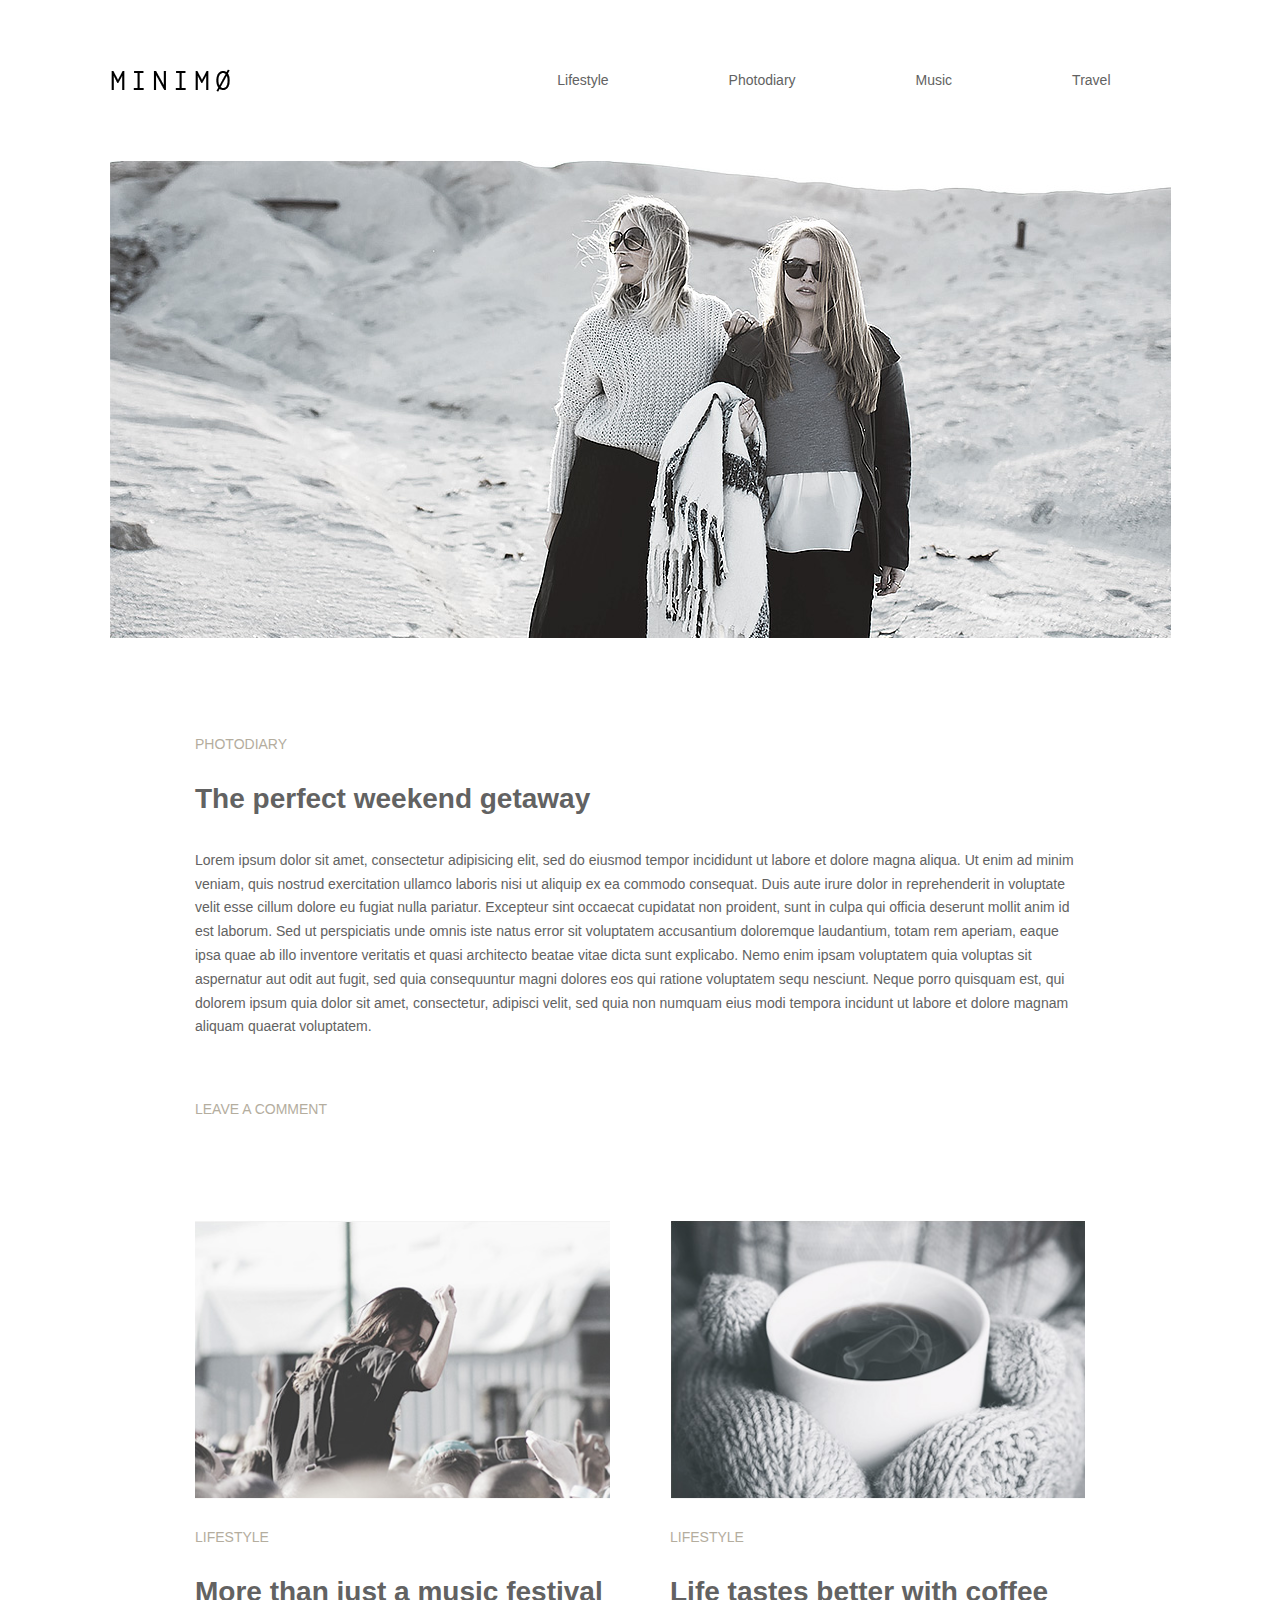
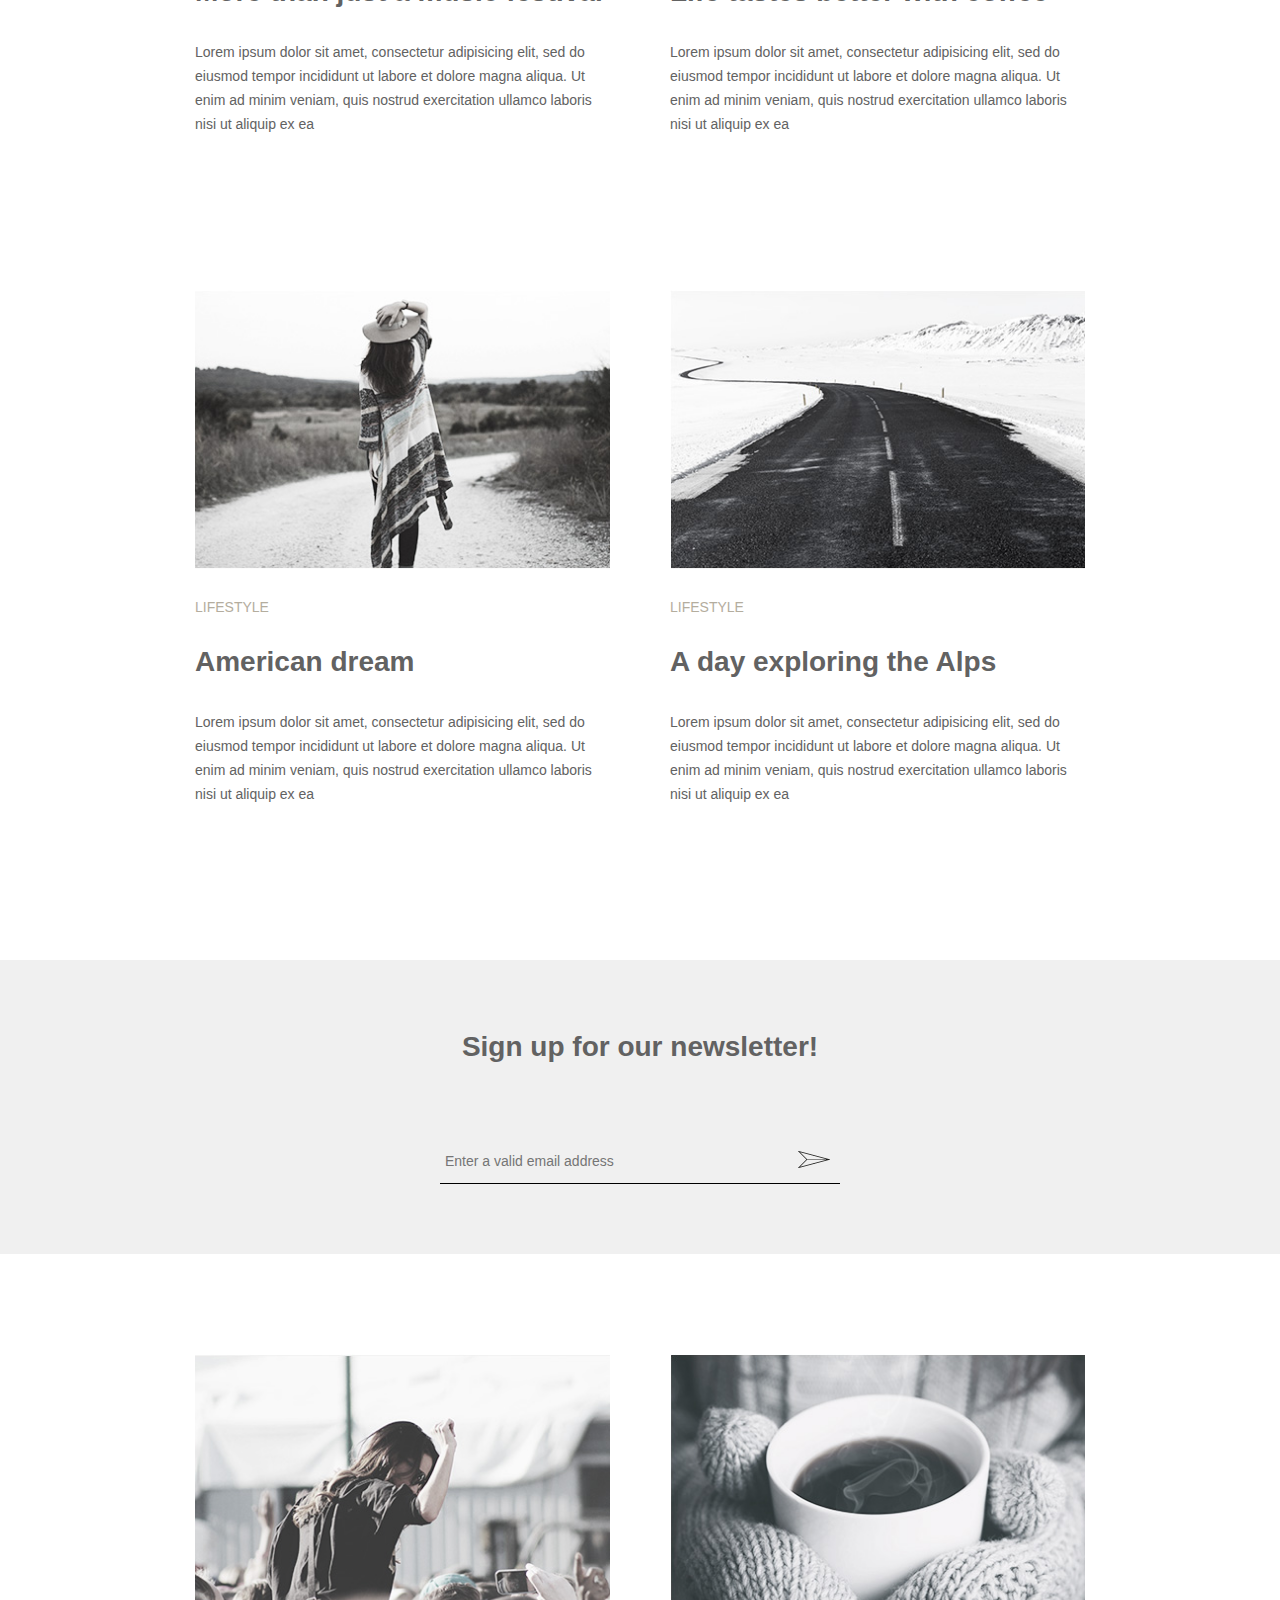
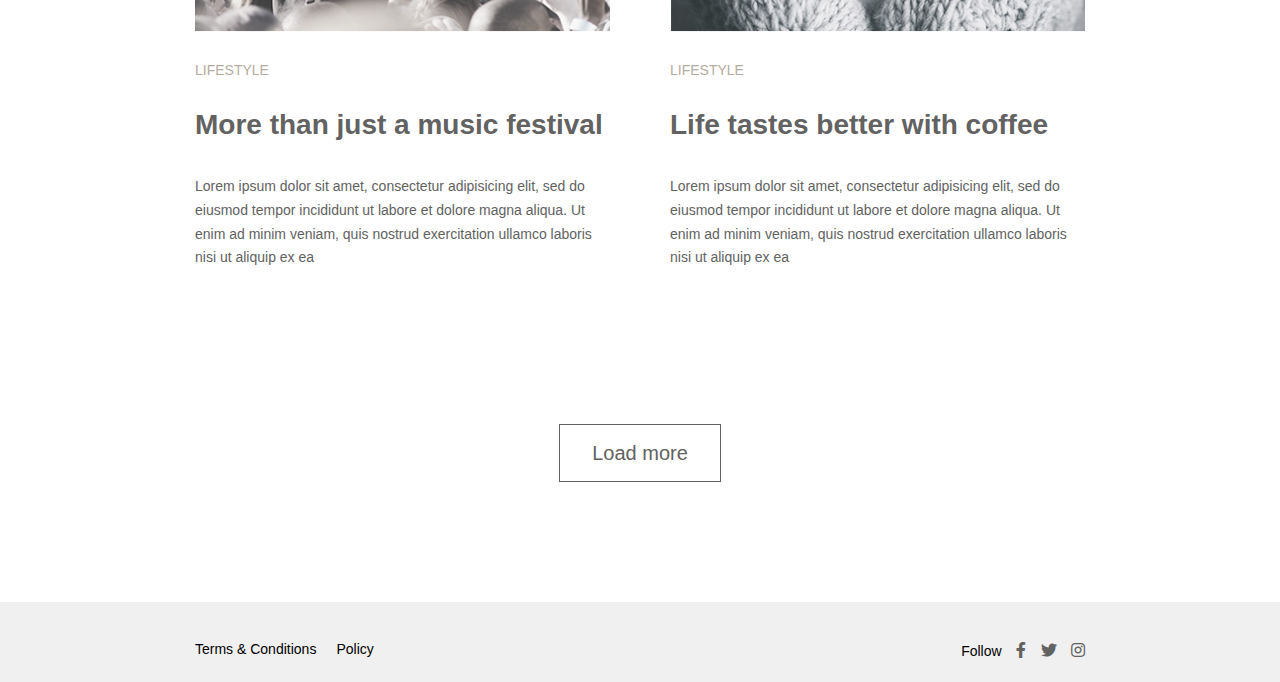
==== index.html @ dcafab9f "moved photodiary sec data to a js file." ====
<html>

<head>
  <meta charset="UTF-8">
  <meta name="description" content="">
  <meta name="keywords" content="">
  <meta name="author" content="">
  <meta name="viewport" content="width=device-width, user-scalable=yes" />

  <title>Dynamic Layout</title>
  
  <link rel="stylesheet" type="text/css" href="reset.css" />

  <link rel="stylesheet" type="text/css" href="fa-5.15.3/css/all.css" />
  <link rel="stylesheet" type="text/css" href="fa-5.15.3/js/all.js" />
  
  <link rel="stylesheet" type="text/css" href="css/style.css" />
  <link rel="stylesheet" type="text/css" href="css/responsive.css" />
  <script src="js/json.js"></script>

</head>


<body>


  <header>
    <div class="container2">

      <div class="logo-sec">
        <script>
          var logo = getLogoData();
          var data = `<a href="${logo.url}"><img src="${logo.image}" alt="" class="img-responsive"></a>`;
          document.write(data);
        </script>
      </div>

      <div class="nav-sec">
        <ul>
          <script>
            var nav = getNavData();
            var data = nav.map((navData) => {
              return `<li><a href="#">${navData.name}</a></li>`
            });
            document.write(data.join(""));
          </script>
        </ul>
      </div>

      <div class="clearfix"></div>
    </div>

  </header>


  <section id="contents">
    <div class="banner-sec">
      <div class="container2">
        <script>
          var banner = getBannerData();
          var data = `<img src="${banner.banner_img}" alt="" class="img-responsive">`;
          document.write(data);
        </script>
      </div>
    </div>


    <div class="photodiary-sec">
      <div class="container">
        <script>
          var photodiary = getPhotodiaryData();
          var data = `<h4>${photodiary.about}</h4>
                      <h2>${photodiary.heading}</h2>
                      <div class="pd-sec-text">
                        <p>${photodiary.paragraph}</p>
                      </div>
                      <h4>${photodiary.message}</h4>`;
          document.write(data)
        </script>
      </div>
      <!-- container -->
    </div>
    <!-- photodiary-sec -->


    <div class="blog-sec">
      <div class="container">
        <ul>
          <script>
            var blog_sec = [
              {
                "blog_img": "images/blog-img1.jpg",
                "about": "Lifestyle",
                "heading": "More than just a music festival",
                "paragraph": `Lorem ipsum dolor sit amet, consectetur adipisicing elit, sed do eiusmod tempor incididunt ut labore et dolore magna aliqua. Ut enim ad minim veniam, quis nostrud exercitation ullamco laboris nisi ut aliquip ex ea`
              },
              {
                "blog_img": "images/blog-img2.jpg",
                "about": "Lifestyle",
                "heading": "Life tastes better with coffee",
                "paragraph": `Lorem ipsum dolor sit amet, consectetur adipisicing elit, sed do eiusmod tempor incididunt ut labore et dolore magna aliqua. Ut enim ad minim veniam, quis nostrud exercitation ullamco laboris nisi ut aliquip ex ea`
              },
              {
                "blog_img": "images/blog-img3.jpg",
                "about": "Lifestyle",
                "heading": "American dream",
                "paragraph": `Lorem ipsum dolor sit amet, consectetur adipisicing elit, sed do eiusmod tempor incididunt ut labore et dolore magna aliqua. Ut enim ad minim veniam, quis nostrud exercitation ullamco laboris nisi ut aliquip ex ea`
              },
              {
                "blog_img": "images/blog-img4.jpg",
                "about": "Lifestyle",
                "heading": "A day exploring the Alps",
                "paragraph": `Lorem ipsum dolor sit amet, consectetur adipisicing elit, sed do eiusmod tempor incididunt ut labore et dolore magna aliqua. Ut enim ad minim veniam, quis nostrud exercitation ullamco laboris nisi ut aliquip ex ea`
              },

            ];
            var data = blog_sec.map((blogSecData) => {
              return `<li class="blog-sec-li-margin">
                        <div class="blog-img">
                          <img src="${blogSecData.blog_img}" alt="" class="img-responsive">
                        </div>
                        <h4>${blogSecData.about}</h4>
                        <h2>${blogSecData.heading}</h2>
                        <p>${blogSecData.paragraph}</p>
                      </li>`
            });
            document.write(data.join(""));
          </script>
        </ul>

        <div class="clearfix"></div>

      </div>
      <!-- container  -->
    </div>
    <!-- blog-sec -->


    <div class="newsletter-sec">
      <div class="container">
        <h2>
          <script>
            var news_ltr = "Sign up for our newsletter!";
            document.write(news_ltr);
          </script>
        </h2>
        <div class="newsletter-form">
          <div class="block">
            <input type="text" placeholder="Enter a valid email address">
            <input type="submit" value="">
          </div>
        </div>
      </div>
      <!-- container  -->
    </div>
    <!-- newsletter-sec  -->


    <div class="blog-sec blog-sec2">
      <div class="container">
        <ul>
          <script>
            var blog_sec2 = [
              {
                "blog_img": "images/blog-img1.jpg",
                "about": "Lifestyle",
                "heading": "More than just a music festival",
                "paragraph": `Lorem ipsum dolor sit amet, consectetur adipisicing elit, sed do eiusmod tempor incididunt ut labore et dolore magna aliqua. Ut enim ad minim veniam, quis nostrud exercitation ullamco laboris nisi ut aliquip ex ea`
              },
              {
                "blog_img": "images/blog-img2.jpg",
                "about": "Lifestyle",
                "heading": "Life tastes better with coffee",
                "paragraph": `Lorem ipsum dolor sit amet, consectetur adipisicing elit, sed do eiusmod tempor incididunt ut labore et dolore magna aliqua. Ut enim ad minim veniam, quis nostrud exercitation ullamco laboris nisi ut aliquip ex ea`
              },
            ];
            var data = blog_sec2.map((blogSecData) => {
              return `<li class="blog-sec-li-margin">
                                  <div class="blog-img">
                                    <img src="${blogSecData.blog_img}" alt="" class="img-responsive">
                                  </div>
                                  <h4>${blogSecData.about}</h4>
                                  <h2>${blogSecData.heading}</h2>
                                  <p>${blogSecData.paragraph}</p>
                                </li>`
            });
            document.write(data.join(""));
          </script>
        </ul>

        <div class="loadmore-btn">
          <script>
            var load_btn = {
              "btnName": "Load more",
              "url": "index.html"
            };
            var data = `<a href="${load_btn.url}">${load_btn.btnName}</a>`;
            document.write(data);
          </script>
        </div>
        <!-- loadmore-btn  -->

        <div class="clearfix"></div>
      </div>
      <!-- container  -->
    </div>
  </section>
  <!-- contents  -->


  <footer>
    <div class="container">

      <div class="footer-links">
        <ul>
          <script>
            var copyright = [
              {
                "name": "Terms & Conditions",
                "url": "#"
              },
              {
                "name": "Policy",
                "url": "#"
              },
            ];
            var data = copyright.map((copyrightData) =>{
              return `<li><a href="${copyrightData.url}">${copyrightData.name}</a></li>`;
            });
                document.write(data.join(""));
          </script>
          
        </ul>
      </div>


      <div class="footer-social">
        <ul>
          <script>
            var footer_icons = {
              "heading" : "Follow",
              "icon1" : "fab fa-facebook-f",
              "icon2" : "fab fa-twitter",
              "icon3" : "fab fa-instagram"
            }
            var data = `<li>${footer_icons.heading}</li>
          <li><a href="#"><i class="${footer_icons.icon1}"></i></a></li>
          <li><a href="#"><i class="${footer_icons.icon2}"></i></a></li>
          <li><a href="#"><i class="${footer_icons.icon3}"></i></a></li>`;
          document.write(data)
          </script>
        </ul>
      </div>
    </div>
    <!-- container  -->
  </footer>
</body>

</html>
---- css/style.css ----
* {
    box-sizing: border-box;
    text-decoration: none;
}

.clearfix {
    clear: both;
}

body {
    font-family: Arial, sans-serif;
}

.container {
    max-width: 920px;
    width: 100%;
    margin: 0 auto;
    /* border: 1px solid red; */
    padding: 0 15px;
}

.container2 {
    max-width: 1091px;
    width: 100%;
    margin: 0 auto;
    /* border: 1px solid red;  */
    padding: 0 15px;
}

div {
    /* border: 1px solid blue;  */
}

header {
    padding: 58px 0px;
}

.logo-sec {
    float: left;
    padding: 10px 0px;
}

.nav-sec {
    float: right;
}

.nav-sec ul {
    /* border: 1px solid red; */
}

.nav-sec ul li {
    float: left;
    /* border: 1px solid blue; */
}

.nav-sec ul li a {
    font-size: 14px;
    font-weight: normal;
    color: #626262;
    line-height: 1.8;
    padding: 10px 60px;
    display: block;
}

.nav-sec ul li a:hover {
    color: white;
    background: #626262;
}

.banner-sec {
    text-align: center;
    margin-bottom: 96px;
}

/* .banner-sec img {
    max-width: 100%;
    height: auto;
} */

.photodiary-sec {
    margin-bottom: 100px;
}

h4 {
    font-size: 14px;
    font-weight: normal;
    color: #b4ad9e;
    text-transform: uppercase;
    line-height: 1.5;
    margin-bottom: 27px;
}

h2 {
    font-size: 28px;
    font-weight: bold;
    color: #626262;
    line-height: 1.2;
    margin-bottom: 33px;
    /* border: 1px solid green;  */
}

p {
    font-size: 14px;
    font-weight: normal;
    color: #626262;
    line-height: 1.7;
    margin-bottom: 15px;
}

.pd-sec-text {
    margin-bottom: 60px;
}

.blog-sec {}

.blog-img {
    margin-bottom: 28px;
}

.blog-img img {
    /* max-width: 100%; */
}

.blog-sec ul {
    margin: 0px -30px;
}

.blog-sec ul li {
    float: left;
    width: 50%;
    margin-bottom: 125px;
    padding: 0px 30px;
    /* border: 1px solid blue; */
    min-height: 545px;
}



/* .blog-sec-li-margin {
    margin-right: 6%;
} */

.newsletter-sec {
    text-align: center;
    padding: 70px 0;
    background: #f0f0f0;
    margin-bottom: 100px;
}

.newsletter-form {
    margin-top: 75px;
}

.newsletter-form .block {
    position: relative;
    /* border: 1px solid orange; */
    width: 400px;
    margin: 0 auto;
}

.newsletter-form input[type="text"] {
    border: none;
    background: none;
    padding: 14px 5px;
    border-bottom: 1px solid #000000;
    font-size: 14px;
    color: #626262;
    width: 100%;
}

.newsletter-form input[type="submit"] {
    border: none;
    background: none;
    background: url(../images/send-icon.png);
    width: 32px;
    height: 19px;
    /* border: 1px solid red; */
    cursor: pointer;
    position: absolute;
    right: 10px;
    bottom: 15px;
}

.loadmore-btn {
    text-align: center;
}

.loadmore-btn a {
    font-size: 20px;
    font-weight: normal;
    color: #626262;
    border: 1px solid #626262;
    padding: 18px 32px;
    display: inline-block;
}

.loadmore-btn a:hover {
    background: #626262;
    color: #ffff;
}


/* .blog-sec2 {
    margin-bottom: 120px;
} */


/* footer */

footer {
    padding: 40px 0px;
    background: #f0f0f0;
    margin-top: 120px;
}

.footer-links {
    float: left;
}

.footer-links ul li {
    display: inline;
    margin-right: 20px;
}

.footer-links ul li a {
    display: inline;
    font-size: 14px;
    font-weight: normal;
    color: #000;
}

.footer-social {
    float: right;
}

.footer-social ul li {
    display: inline;
}

.footer-social ul li {
    display: inline;
    font-size: 14px;
    font-weight: normal;
    color: #000;
    margin-left: 10px;
}

.footer-social ul li a {
    color: #626262;
    font-size: 16px;
}
---- css/responsive.css ----
.img-responsive {
    max-width: 100%;
    height: auto;
}

@media (max-width: 850px) {
    .nav-sec ul li a {
        padding: 10px 45px;
    }
}

@media (max-width: 767px) {
    .nav-sec ul li a {
        padding: 10px 30px;
    }
    h2,
    h4,
    p {
        text-align: center;
    }
    h2 {
        font-size: 22px;
        margin-bottom: 20px;
    }
    h4 {
        margin-bottom: 16px;
    }
    .blog-sec ul li {
        margin-bottom: 40px;
    }
    .newsletter-sec {
        padding: 40px 0;
        margin-bottom: 40px;
    }
    .newsletter-form {
        margin-top: 50px;
    }
    .loadmore-btn a {
        font-size: 18px;
        padding: 12px 22px;
    }
    header {
        padding: 40px 0px;
    }
    .banner-sec {
        margin-bottom: 40px;
    }
    .pd-sec-text {
        margin-bottom: 30px;
    }
    .photodiary-sec {
        margin-bottom: 40px;
    }
    footer {
        margin-top: 40px;
    }
}

@media (max-width: 600px) {
    .blog-sec ul li {
        min-height: 0;
    }
    .nav-sec ul li a {
        padding: 10px 15px;
    }


    .blog-sec ul {
        margin: 0;
    }
    
    .blog-sec ul li {
        float: none;
        width: 100%;
        text-align: center;
        padding: 0;
    }


    .blog-img img {
        width: 100%;
    }
}

@media (max-width: 479px) {
    .nav-sec ul li a {
        padding: 8px 8px;
    }
    .logo-sec {
        float: none;
        width: 100%;
        text-align: center;
        margin-bottom: 20px;
    }
    .nav-sec {
        float: none;
        width: 100%;
    }
    .nav-sec ul {
        text-align: center;
    }
    .nav-sec ul li {
        float: none;
        display: inline-block;
    }
    .newsletter-form .block {
        width: 100%;
        margin: 0 auto;
    }
    .footer-links {
        float: none;
        width: 100%;
        text-align: center;
        margin-bottom: 20px;
    }
    .footer-social {
        float: none;
        width: 100%;
        text-align: center;
    }
    footer {
        padding: 25px 0px;
    }
}
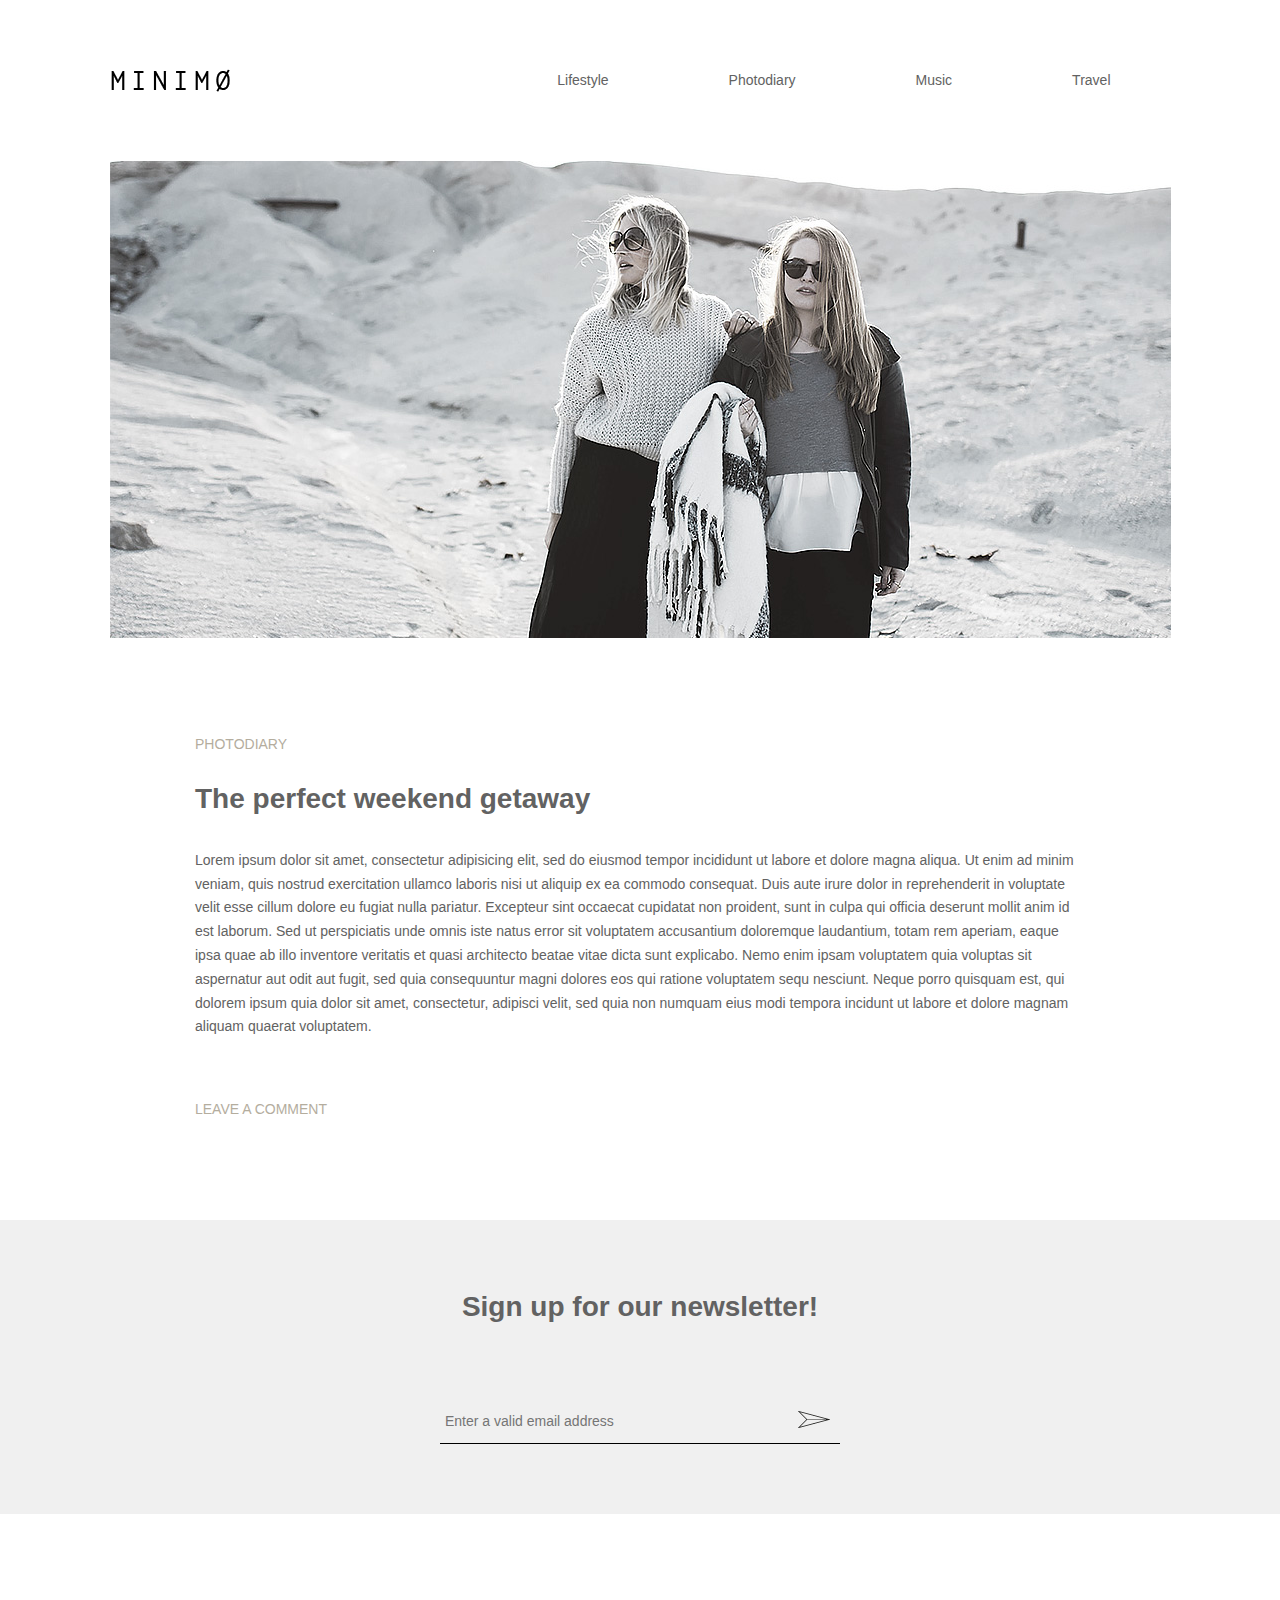
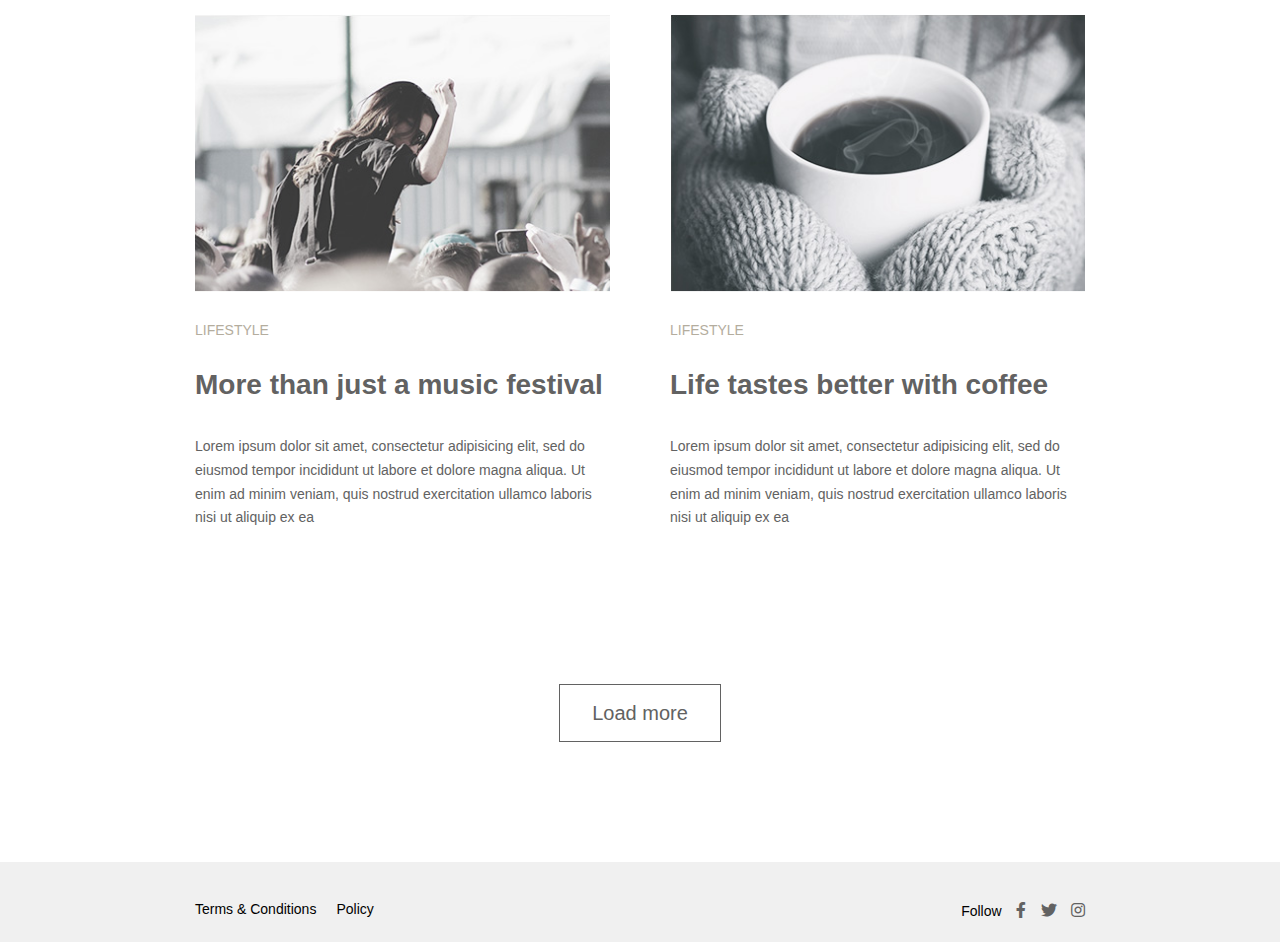
==== commit 6edc61df: "moved blog sec data to a js file." ====
--- a/index.html
+++ b/index.html
@@ -87,33 +87,7 @@
       <div class="container">
         <ul>
           <script>
-            var blog_sec = [
-              {
-                "blog_img": "images/blog-img1.jpg",
-                "about": "Lifestyle",
-                "heading": "More than just a music festival",
-                "paragraph": `Lorem ipsum dolor sit amet, consectetur adipisicing elit, sed do eiusmod tempor incididunt ut labore et dolore magna aliqua. Ut enim ad minim veniam, quis nostrud exercitation ullamco laboris nisi ut aliquip ex ea`
-              },
-              {
-                "blog_img": "images/blog-img2.jpg",
-                "about": "Lifestyle",
-                "heading": "Life tastes better with coffee",
-                "paragraph": `Lorem ipsum dolor sit amet, consectetur adipisicing elit, sed do eiusmod tempor incididunt ut labore et dolore magna aliqua. Ut enim ad minim veniam, quis nostrud exercitation ullamco laboris nisi ut aliquip ex ea`
-              },
-              {
-                "blog_img": "images/blog-img3.jpg",
-                "about": "Lifestyle",
-                "heading": "American dream",
-                "paragraph": `Lorem ipsum dolor sit amet, consectetur adipisicing elit, sed do eiusmod tempor incididunt ut labore et dolore magna aliqua. Ut enim ad minim veniam, quis nostrud exercitation ullamco laboris nisi ut aliquip ex ea`
-              },
-              {
-                "blog_img": "images/blog-img4.jpg",
-                "about": "Lifestyle",
-                "heading": "A day exploring the Alps",
-                "paragraph": `Lorem ipsum dolor sit amet, consectetur adipisicing elit, sed do eiusmod tempor incididunt ut labore et dolore magna aliqua. Ut enim ad minim veniam, quis nostrud exercitation ullamco laboris nisi ut aliquip ex ea`
-              },
-
-            ];
+            var blog_sec = getBlogSecData();
             var data = blog_sec.map((blogSecData) => {
               return `<li class="blog-sec-li-margin">
                         <div class="blog-img">
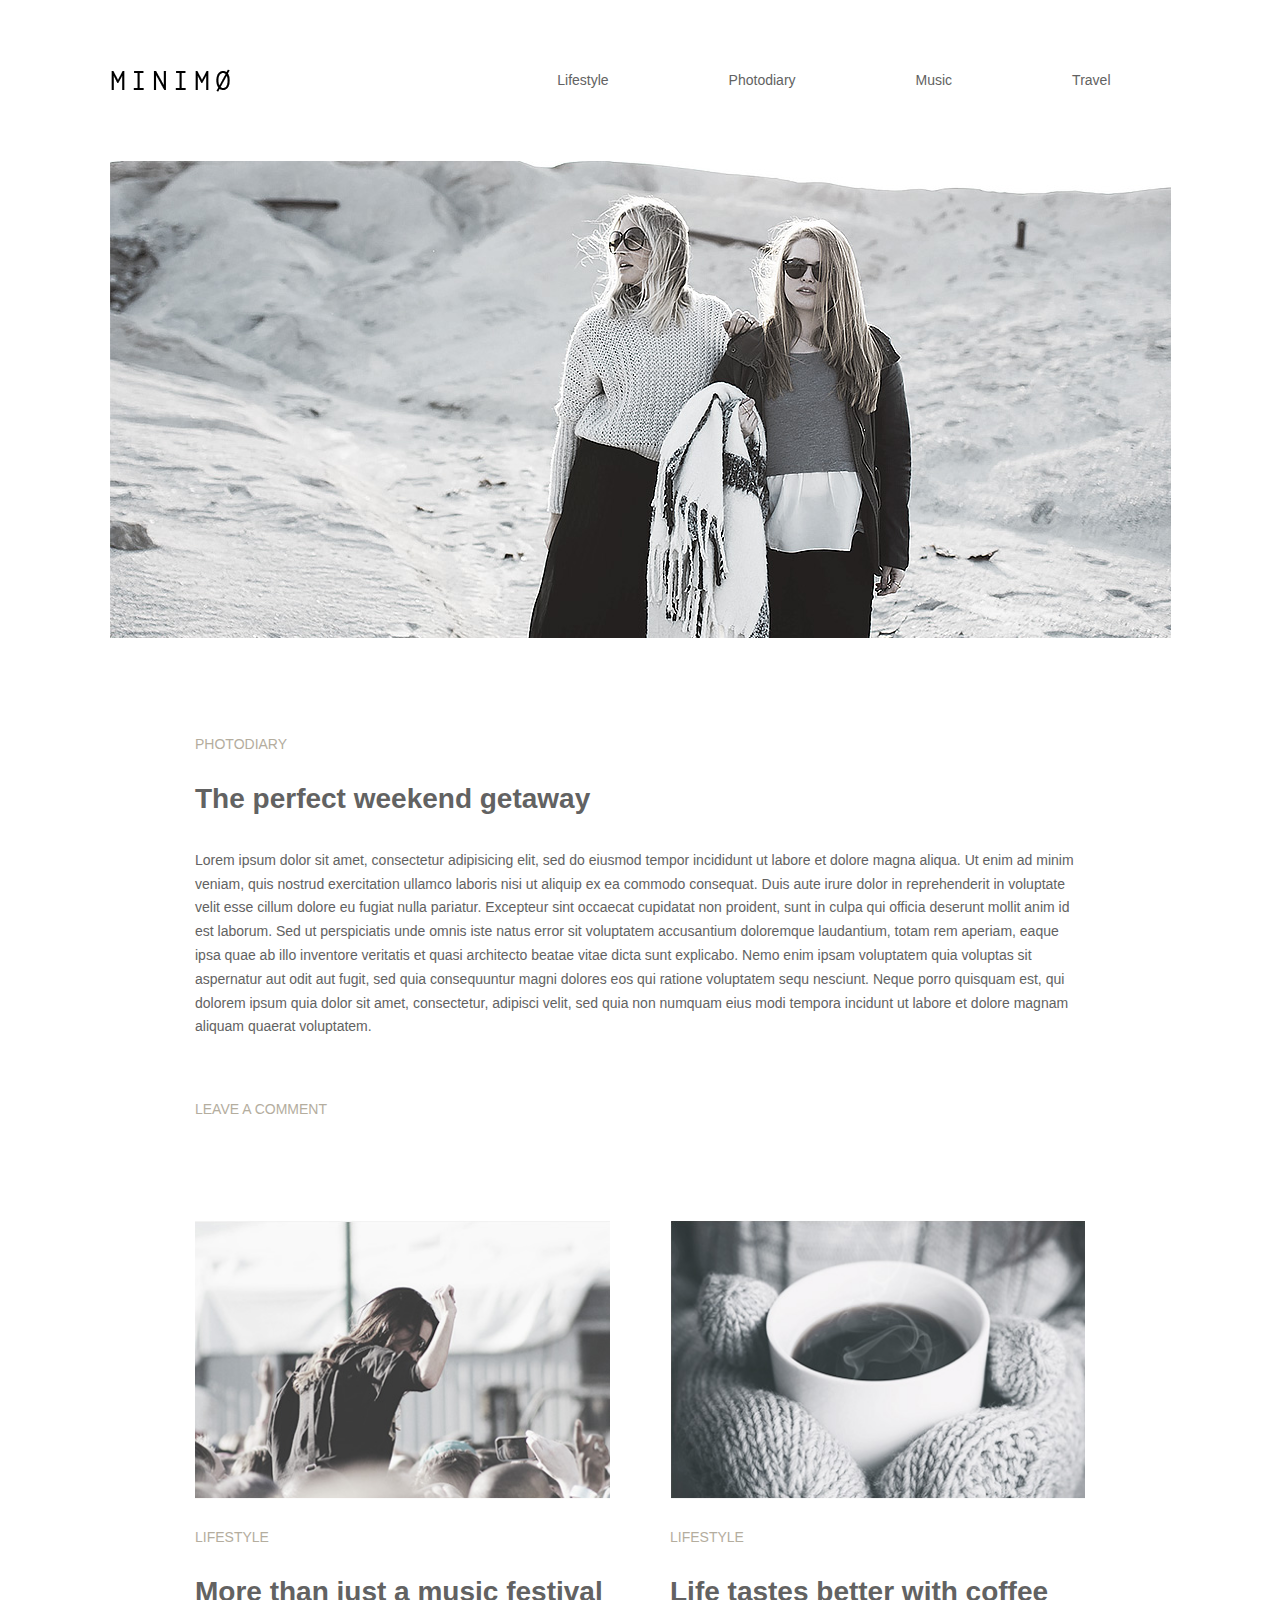
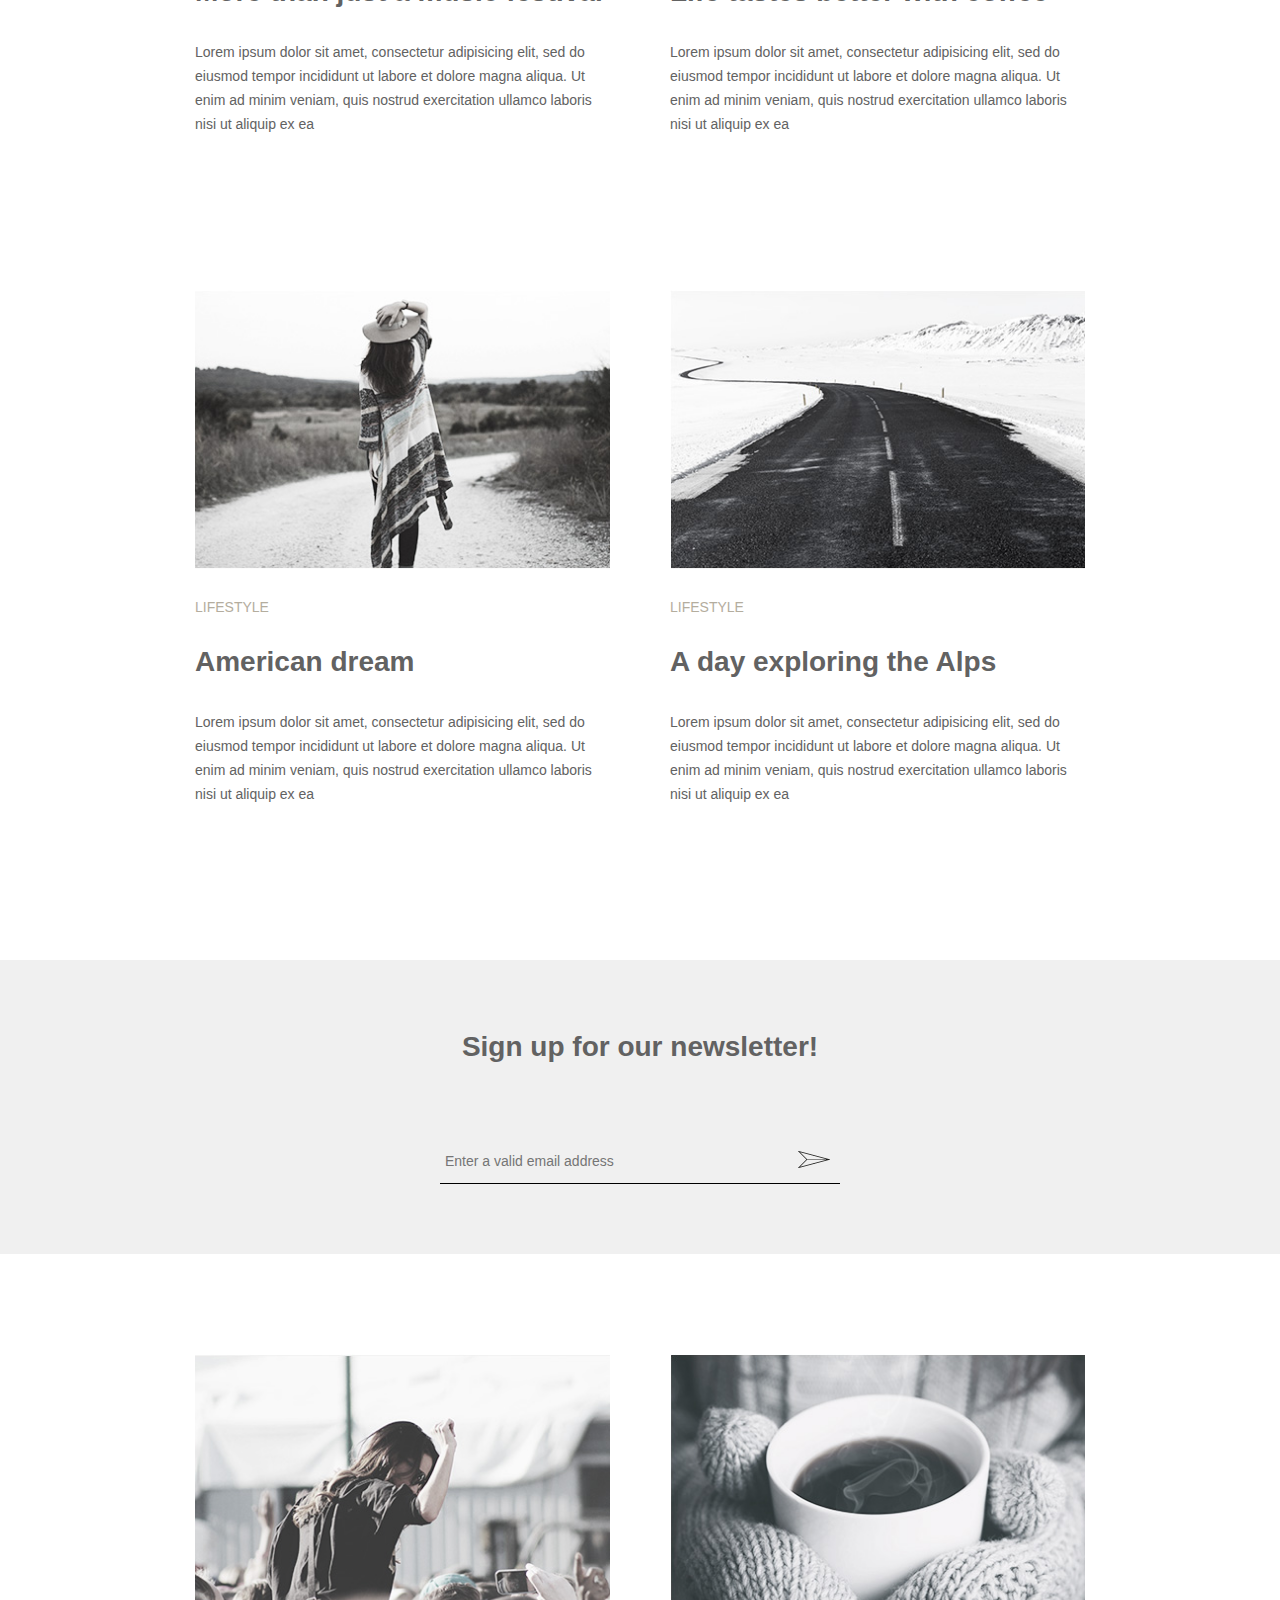
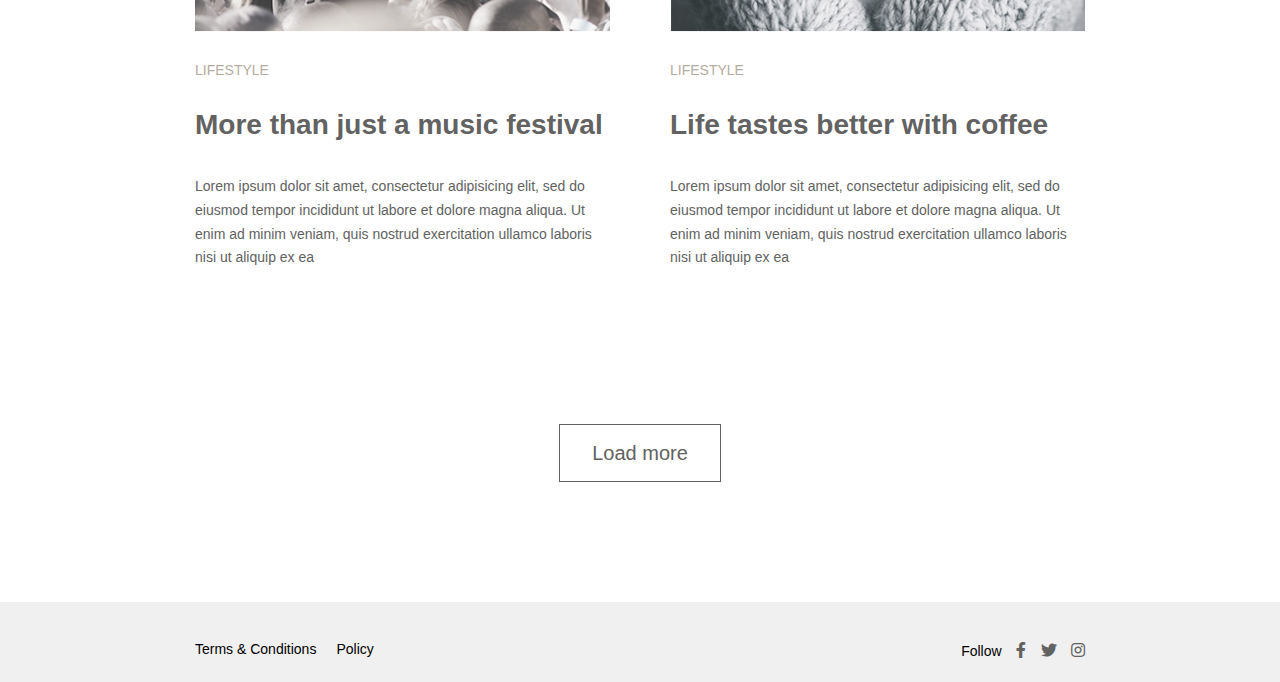
==== commit fc8934b8: "moved blog sec2 data to a js file." ====
--- a/index.html
+++ b/index.html
@@ -114,7 +114,7 @@
       <div class="container">
         <h2>
           <script>
-            var news_ltr = "Sign up for our newsletter!";
+            var news_ltr = getNewsData();
             document.write(news_ltr);
           </script>
         </h2>
@@ -134,20 +134,7 @@
       <div class="container">
         <ul>
           <script>
-            var blog_sec2 = [
-              {
-                "blog_img": "images/blog-img1.jpg",
-                "about": "Lifestyle",
-                "heading": "More than just a music festival",
-                "paragraph": `Lorem ipsum dolor sit amet, consectetur adipisicing elit, sed do eiusmod tempor incididunt ut labore et dolore magna aliqua. Ut enim ad minim veniam, quis nostrud exercitation ullamco laboris nisi ut aliquip ex ea`
-              },
-              {
-                "blog_img": "images/blog-img2.jpg",
-                "about": "Lifestyle",
-                "heading": "Life tastes better with coffee",
-                "paragraph": `Lorem ipsum dolor sit amet, consectetur adipisicing elit, sed do eiusmod tempor incididunt ut labore et dolore magna aliqua. Ut enim ad minim veniam, quis nostrud exercitation ullamco laboris nisi ut aliquip ex ea`
-              },
-            ];
+            var blog_sec2 = getBlogSec2Data();
             var data = blog_sec2.map((blogSecData) => {
               return `<li class="blog-sec-li-margin">
                                   <div class="blog-img">
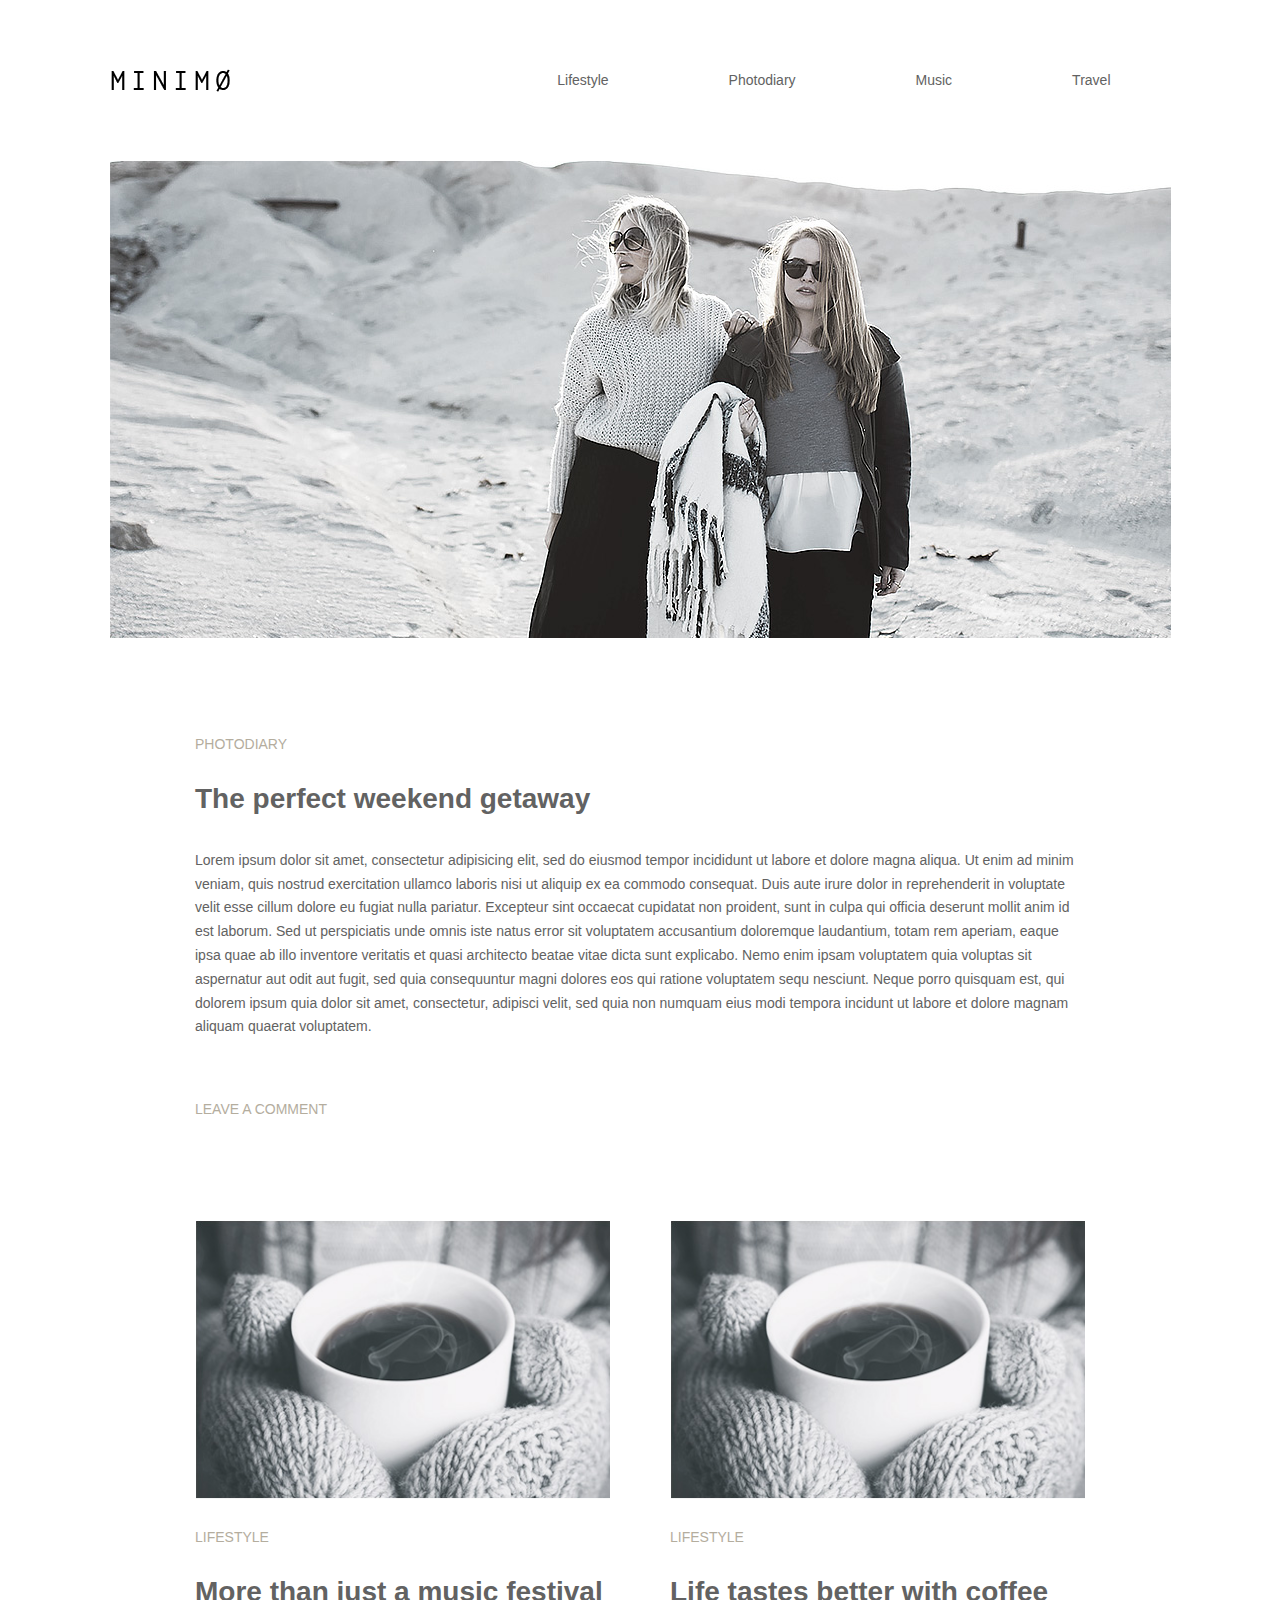
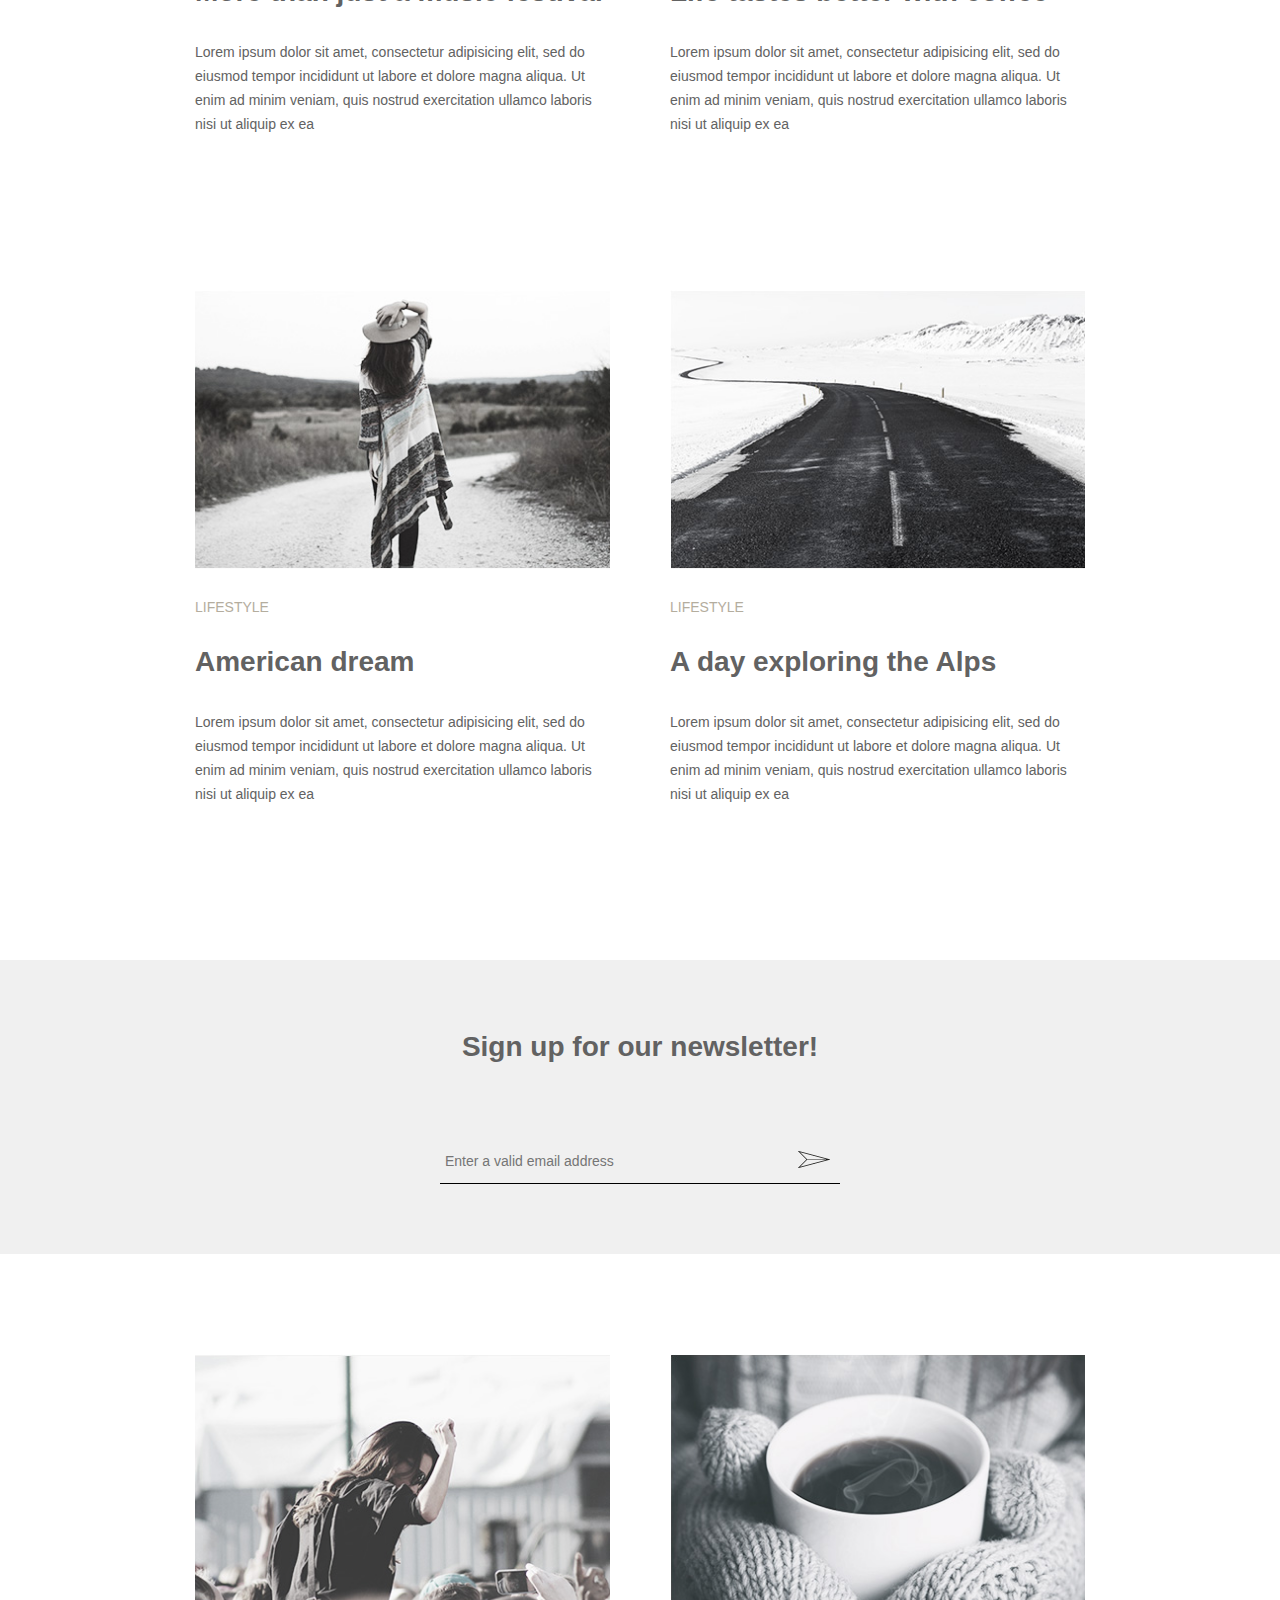
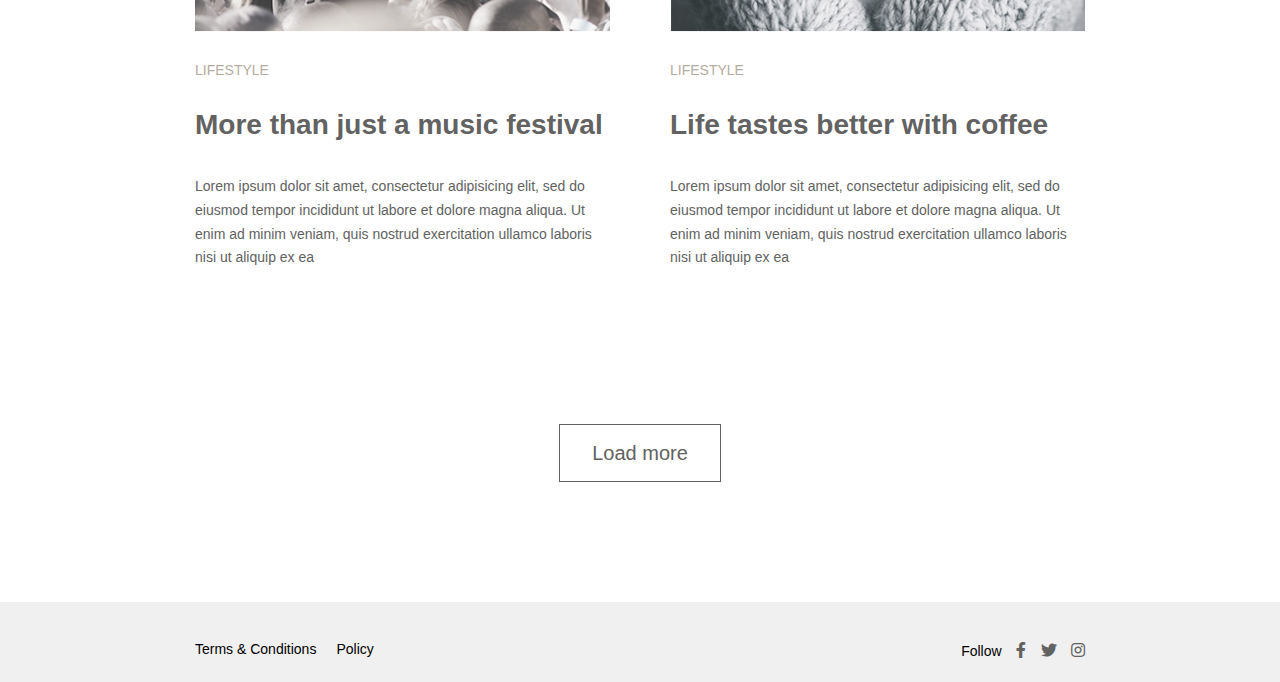
==== commit 9cd54d02: "moved all js data from html file to api-call file" ====
--- a/index.html
+++ b/index.html
@@ -16,7 +16,7 @@
   
   <link rel="stylesheet" type="text/css" href="css/style.css" />
   <link rel="stylesheet" type="text/css" href="css/responsive.css" />
-  <script src="js/json.js"></script>
+  <script src="js/script.js"></script>
 
 </head>
 
@@ -27,56 +27,29 @@
   <header>
     <div class="container2">
 
-      <div class="logo-sec">
-        <script>
-          var logo = getLogoData();
-          var data = `<a href="${logo.url}"><img src="${logo.image}" alt="" class="img-responsive"></a>`;
-          document.write(data);
-        </script>
+      <div class="logo-sec" id="company-logo">
+       <!-- logo data will come here from the api -->
       </div>
-
       <div class="nav-sec">
-        <ul>
-          <script>
-            var nav = getNavData();
-            var data = nav.map((navData) => {
-              return `<li><a href="#">${navData.name}</a></li>`
-            });
-            document.write(data.join(""));
-          </script>
+        <ul id="menus">
+       <!-- logo data will come here from the api -->
         </ul>
       </div>
-
       <div class="clearfix"></div>
     </div>
-
   </header>
-
 
   <section id="contents">
     <div class="banner-sec">
-      <div class="container2">
-        <script>
-          var banner = getBannerData();
-          var data = `<img src="${banner.banner_img}" alt="" class="img-responsive">`;
-          document.write(data);
-        </script>
+      <div class="container2" id="banner-img">
+       <!-- banner-img will come here from the api -->
       </div>
     </div>
 
 
     <div class="photodiary-sec">
-      <div class="container">
-        <script>
-          var photodiary = getPhotodiaryData();
-          var data = `<h4>${photodiary.about}</h4>
-                      <h2>${photodiary.heading}</h2>
-                      <div class="pd-sec-text">
-                        <p>${photodiary.paragraph}</p>
-                      </div>
-                      <h4>${photodiary.message}</h4>`;
-          document.write(data)
-        </script>
+      <div class="container" id= "photodiary-data">
+       <!-- photodiary-sec will come here from the api -->
       </div>
       <!-- container -->
     </div>
@@ -85,25 +58,11 @@
 
     <div class="blog-sec">
       <div class="container">
-        <ul>
-          <script>
-            var blog_sec = getBlogSecData();
-            var data = blog_sec.map((blogSecData) => {
-              return `<li class="blog-sec-li-margin">
-                        <div class="blog-img">
-                          <img src="${blogSecData.blog_img}" alt="" class="img-responsive">
-                        </div>
-                        <h4>${blogSecData.about}</h4>
-                        <h2>${blogSecData.heading}</h2>
-                        <p>${blogSecData.paragraph}</p>
-                      </li>`
-            });
-            document.write(data.join(""));
-          </script>
+        <ul id="my-blog">
+       <!-- blog will come here from the api -->
         </ul>
 
         <div class="clearfix"></div>
-
       </div>
       <!-- container  -->
     </div>
@@ -112,11 +71,8 @@
 
     <div class="newsletter-sec">
       <div class="container">
-        <h2>
-          <script>
-            var news_ltr = getNewsData();
-            document.write(news_ltr);
-          </script>
+        <h2 id="newsletter-heading">
+       <!-- newsletter heading will come here from the api -->
         </h2>
         <div class="newsletter-form">
           <div class="block">
@@ -132,32 +88,12 @@
 
     <div class="blog-sec blog-sec2">
       <div class="container">
-        <ul>
-          <script>
-            var blog_sec2 = getBlogSec2Data();
-            var data = blog_sec2.map((blogSecData) => {
-              return `<li class="blog-sec-li-margin">
-                                  <div class="blog-img">
-                                    <img src="${blogSecData.blog_img}" alt="" class="img-responsive">
-                                  </div>
-                                  <h4>${blogSecData.about}</h4>
-                                  <h2>${blogSecData.heading}</h2>
-                                  <p>${blogSecData.paragraph}</p>
-                                </li>`
-            });
-            document.write(data.join(""));
-          </script>
+        <ul id="my-blog2">
+       <!-- data will come here from the api -->
         </ul>
 
-        <div class="loadmore-btn">
-          <script>
-            var load_btn = {
-              "btnName": "Load more",
-              "url": "index.html"
-            };
-            var data = `<a href="${load_btn.url}">${load_btn.btnName}</a>`;
-            document.write(data);
-          </script>
+        <div class="loadmore-btn" id="load-btn">
+       <!-- btn data will come here from the api -->
         </div>
         <!-- loadmore-btn  -->
 
@@ -173,48 +109,22 @@
     <div class="container">
 
       <div class="footer-links">
-        <ul>
-          <script>
-            var copyright = [
-              {
-                "name": "Terms & Conditions",
-                "url": "#"
-              },
-              {
-                "name": "Policy",
-                "url": "#"
-              },
-            ];
-            var data = copyright.map((copyrightData) =>{
-              return `<li><a href="${copyrightData.url}">${copyrightData.name}</a></li>`;
-            });
-                document.write(data.join(""));
-          </script>
-          
+        <ul id="copyright-data">
+       <!-- copyright data will come here from the api -->
         </ul>
       </div>
 
-
       <div class="footer-social">
-        <ul>
-          <script>
-            var footer_icons = {
-              "heading" : "Follow",
-              "icon1" : "fab fa-facebook-f",
-              "icon2" : "fab fa-twitter",
-              "icon3" : "fab fa-instagram"
-            }
-            var data = `<li>${footer_icons.heading}</li>
-          <li><a href="#"><i class="${footer_icons.icon1}"></i></a></li>
-          <li><a href="#"><i class="${footer_icons.icon2}"></i></a></li>
-          <li><a href="#"><i class="${footer_icons.icon3}"></i></a></li>`;
-          document.write(data)
-          </script>
+        <ul id="social-icons">
+       <!-- footer data will come here from the api -->
+          
         </ul>
       </div>
     </div>
     <!-- container  -->
   </footer>
+  <script src="js/api-call.js"></script>
+
 </body>
 
 </html>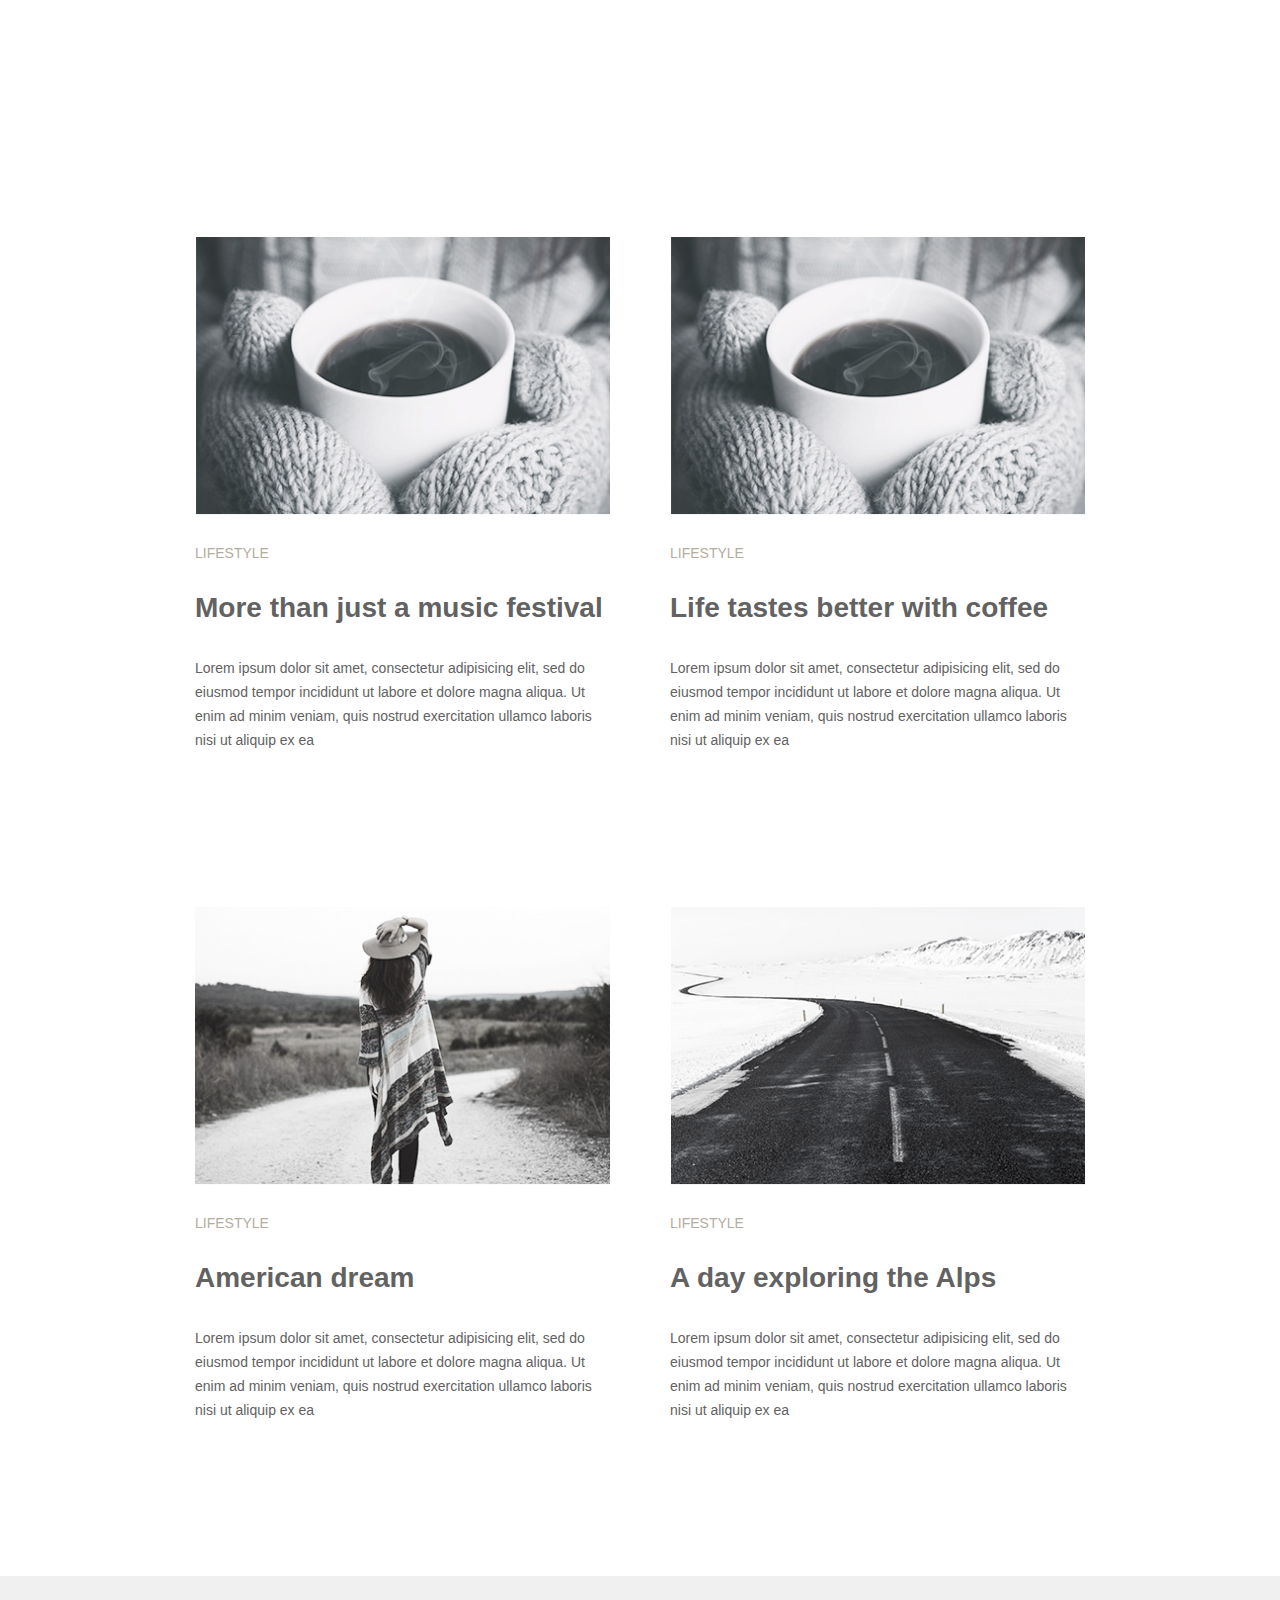
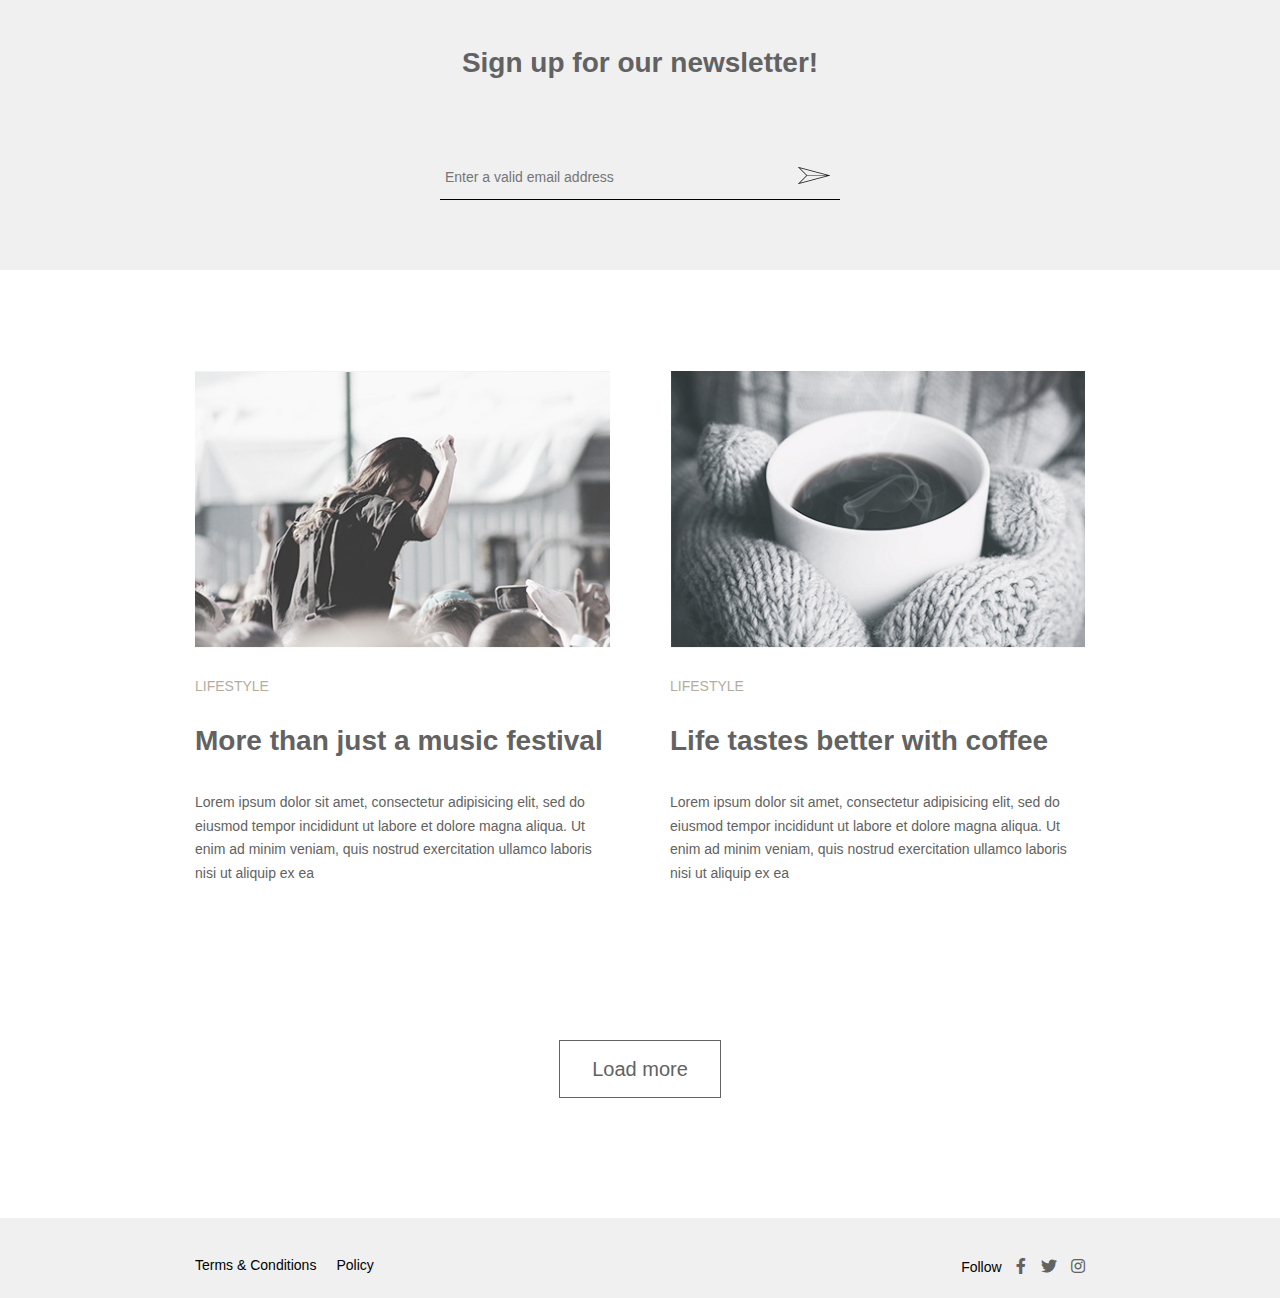
==== commit 615667da: "implement axios and promise." ====
--- a/index.html
+++ b/index.html
@@ -16,6 +16,8 @@
   
   <link rel="stylesheet" type="text/css" href="css/style.css" />
   <link rel="stylesheet" type="text/css" href="css/responsive.css" />
+
+  <script src="js/axios.min.js"></script>
   <script src="js/script.js"></script>
 
 </head>
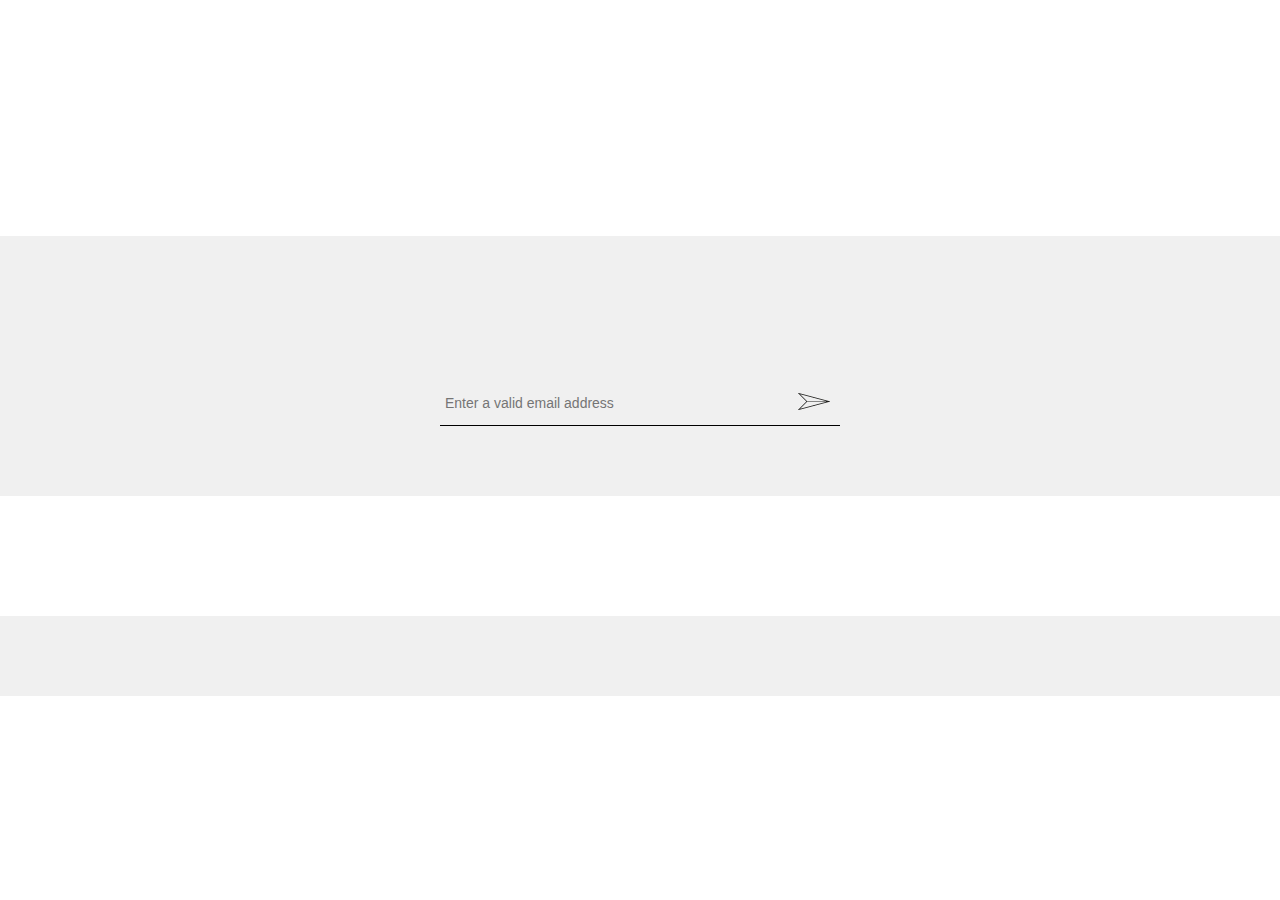
==== commit 25d828a8: "moved all data source to apicall file." ====
--- a/index.html
+++ b/index.html
@@ -79,7 +79,7 @@
         <div class="newsletter-form">
           <div class="block">
             <input type="text" placeholder="Enter a valid email address">
-            <input type="submit" value="">
+            <input type="submit" value=""/>
           </div>
         </div>
       </div>
--- a/css/style.css
+++ b/css/style.css
@@ -174,7 +174,6 @@
     background: url(../images/send-icon.png);
     width: 32px;
     height: 19px;
-    /* border: 1px solid red; */
     cursor: pointer;
     position: absolute;
     right: 10px;
